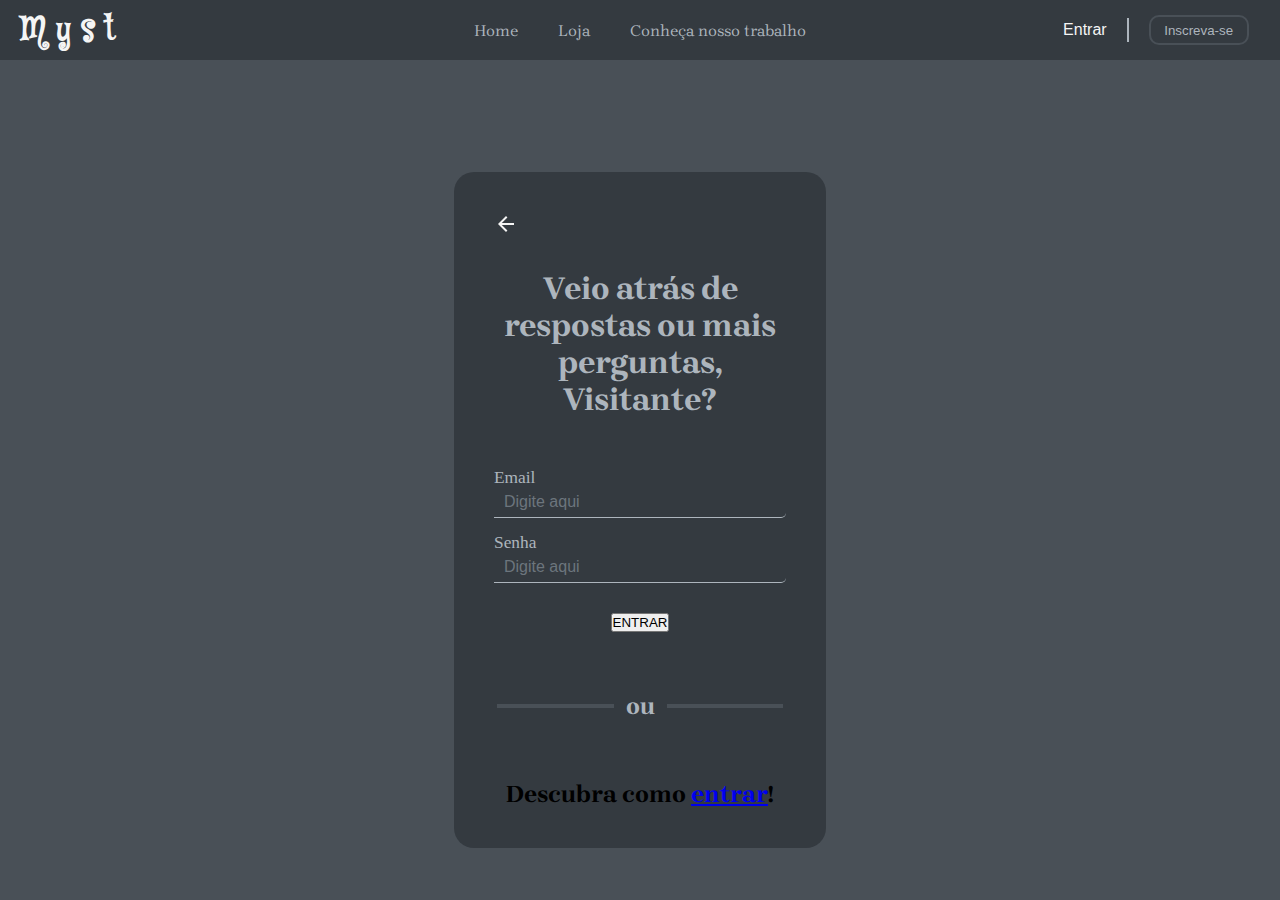
==== pages/entrar.html @ 840e3933 "v2 Página de login" ====
<!DOCTYPE html>

<html lang="pt-br">
    <head>
        <meta charset="UTF-8">
        <meta http-equiv="X-UA-Compatible" content="IE=edge">
        <meta name="viewport" content="width=device-width, initial-scale=1.0">
        <link rel="stylesheet" href="../styles/geral.css">
        <link rel="stylesheet" href="../styles/entrar.css">
        <link rel="shortcut icon" href="../imgs/myst_logo.svg" type="image/x-icon">
        <title>Myst - Entrar</title>
    </head>
    <body>
        <div id="pagina">
                        <header>
                <div id="logo">
                    <h1>M y s t</h1>
                </div>
                <nav>
                    <ul>
                        <li>
                            <a href="">Home</a>
                        </li>
                        <li>
                            <a href="">Loja</a>
                        </li>
                        <li>
                            <a href="">Conheça nosso trabalho</a>
                        </li>
                    </ul>
                </nav>
                <div id="acessoBtn">
                    <a href="pages/entrar.html">
                        <button type="button" id="entrarBtn">Entrar</button>
                    </a>
                    <div class="tracoVert"></div>
                    <a href="pages/inscrever.html">
                        <button type="button" id="inscreverBtn">Inscreva-se</button>
                    </a>
                </div>
            </header>

            <!-- Veio atrás de respostas ou mais perguntas, Visitante? -->
            <main>
                <div id="conteudo">
                    <div id="loginPagina">
                        <form action="" method="post">
                            <div id="voltaBtn">
                                <a href="../index.html">
                                    <button type="button">
                                        <img src="../imgs/seta_voltar.svg" alt="voltar pagina de chegada">
                                    </button>
                                </a>
                            </div>
                            <div class="tituloLogin">
                                <h1>Veio atrás de respostas ou mais perguntas, Visitante?</h1>
                            </div>
                            <div class="inputs">
                                <div class="inputLogin">
                                    <label for="emailLogin">Email</label>
                                    <input required placeholder="Digite aqui" type="email" id="emailLogin">
                                </div>
                                <div class="inputLogin">
                                    <label for="senhaLogin">Senha</label>
                                    <input required placeholder="Digite aqui" type="password" id="senhaLogin">
                                </div>
                            </div>
                            <div id="enviarBtn">
                                <button type="submit">ENTRAR</button>
                            </div>
                        </form>
                    </div>
                    <div id="divisao">
                        <div class="tracoHor"></div>
                        <h2>ou</h2>
                        <div class="tracoHor"></div>
                    </div>
                    <div id="entrar">
                        <h2>
                            Descubra como <a href="pages/entrar.html">entrar</a>!
                        </h2>
                    </div>
                </div>
            </main>
        </div>
    </body>
</html>
---- styles/geral.css ----
@import url('https://fonts.googleapis.com/css2?family=Brygada+1918:ital,wght@0,400;0,500;0,600;0,700;1,400;1,500;1,600;1,700&family=Mystery+Quest&display=swap');

* {
    margin: 0;
    padding: 0;
    box-sizing: border-box;
}

#pagina {
    width: 100vw;
    height: 100vh;
    overflow: hidden;
}

header {
    width: 100%;
    height: 60px;
    display: flex;
    display: flex;
    align-items: center;
    justify-content: space-around;
    color: whitesmoke;
    background-color: #343A40;
}

#logo, #acessoBtn, nav {
    width: 30%;
    height: 100%;
}

#logo h1 {
    font-family: 'Mystery Quest';
    user-select: none;
    line-height: 60px;
}

nav ul{
    width: 100%;
    height: 100%;
    display: flex;
    flex-direction: row;
    justify-content: center;
    align-items: center;
    gap: 40px;
}

nav ul li, nav a{
    list-style: none;
    text-decoration: none;
    color: #ADB5BD;
}

nav a:hover {
    text-decoration: overline;
    color: whitesmoke;
}

#acessoBtn {
    display: flex;
    padding: 0 10px;
    align-items: center;
    justify-content: end;
    gap: 20px;
}

#acessoBtn a{
    height: 100%;
    display: flex;
    justify-content: center;
    align-items: center;
    text-decoration: none;
}

#acessoBtn button {
    width: 100px;
    height: 50%;
    background-color: transparent;
}

#acessoBtn button:hover {
    cursor: pointer;
    color: whitesmoke;
    border-color: whitesmoke;
    text-shadow: 0 0 3px whitesmoke;
}

#inscreverBtn {
    color: #ADB5BD;
    border: 2px solid #495057;
    border-radius: 10px;
}

#inscreverBtn:hover {
    transform: scale(1.1);
}

#entrarBtn {
    border: none;
    font-size: 12pt;
    display: flex;
    align-items: center;
    justify-content: end;
    color: transparent;
}

.tracoVert {
    height: 40%;
    border: 1px solid #ADB5BD;
}

main {
    width: 100%;
    height: 100%;
    padding: 20px;
    display: flex;
    justify-content: center;
    align-items: center;
    background-color: #495057;
}

#conteudo {
    width: 30%;
    padding: 40px;
    border-radius: 20px;
    display: flex;
    flex-direction: column;
    align-items: center;
    justify-content: space-around;
    gap: 60px;
    background-color: #343A40;
}

#divisao {
    width: 100%;
    display: flex;
    justify-content: center;
    align-items: center;
    gap: 12px;
    color: #ADB5BD;
}

.tracoHor {
    width: 40%;
    height: 0;
    border: 2px solid #495057;
}

nav, #acessoBtn, #conteudo h1, #conteudo h3, #conteudo h2 {
    font-family: 'Brygada 1918';
}
---- styles/entrar.css ----
#entrarBtn {
    color: whitesmoke;
}

form, #voltaBtn {
    width: 100%;
}

form {
    display: flex;
    flex-direction: column;
    align-items: center;
    gap: 30px;
}

#voltaBtn a {
    text-decoration: none;
}

#voltaBtn button {
    background-color: transparent;
    border: none;
}

#voltaBtn button:hover {
    cursor: pointer;
    transform: scale(1.5);
    filter: drop-shadow(0 0 2px whitesmoke);
}

.tituloLogin {
    font-family: 'Brygada 1918';
    text-align: center;
    margin-bottom: 20px;
}

.inputs {
    width: 100%;
    display: flex;
    flex-direction: column;
    align-items: center;
    gap: 15px;
}

form label, .tituloLogin {
    color: #ADB5BD;
}

.inputLogin {
    width: 100%;
    display: flex;
    flex-direction: column;
}

.inputLogin label {
    font-size: 13pt;
}

.inputLogin input {
    height: 30px;
    padding-left: 10px;
    border: none;
    border-radius: 0 0 5px 0;
    background-color: none;
    border-bottom: 1px solid #ADB5BD;
    background-color: transparent;
    color: #ADB5BD;
}

.inputLogin input::placeholder {
    font-size: 12pt;
    color: #6C757D;
}

.inputLogin input:focus {
    outline: none;
    color: whitesmoke;
    font-weight: bold;
    caret-color: #ADB5BD;
}

#enviarBtn button {
    
}
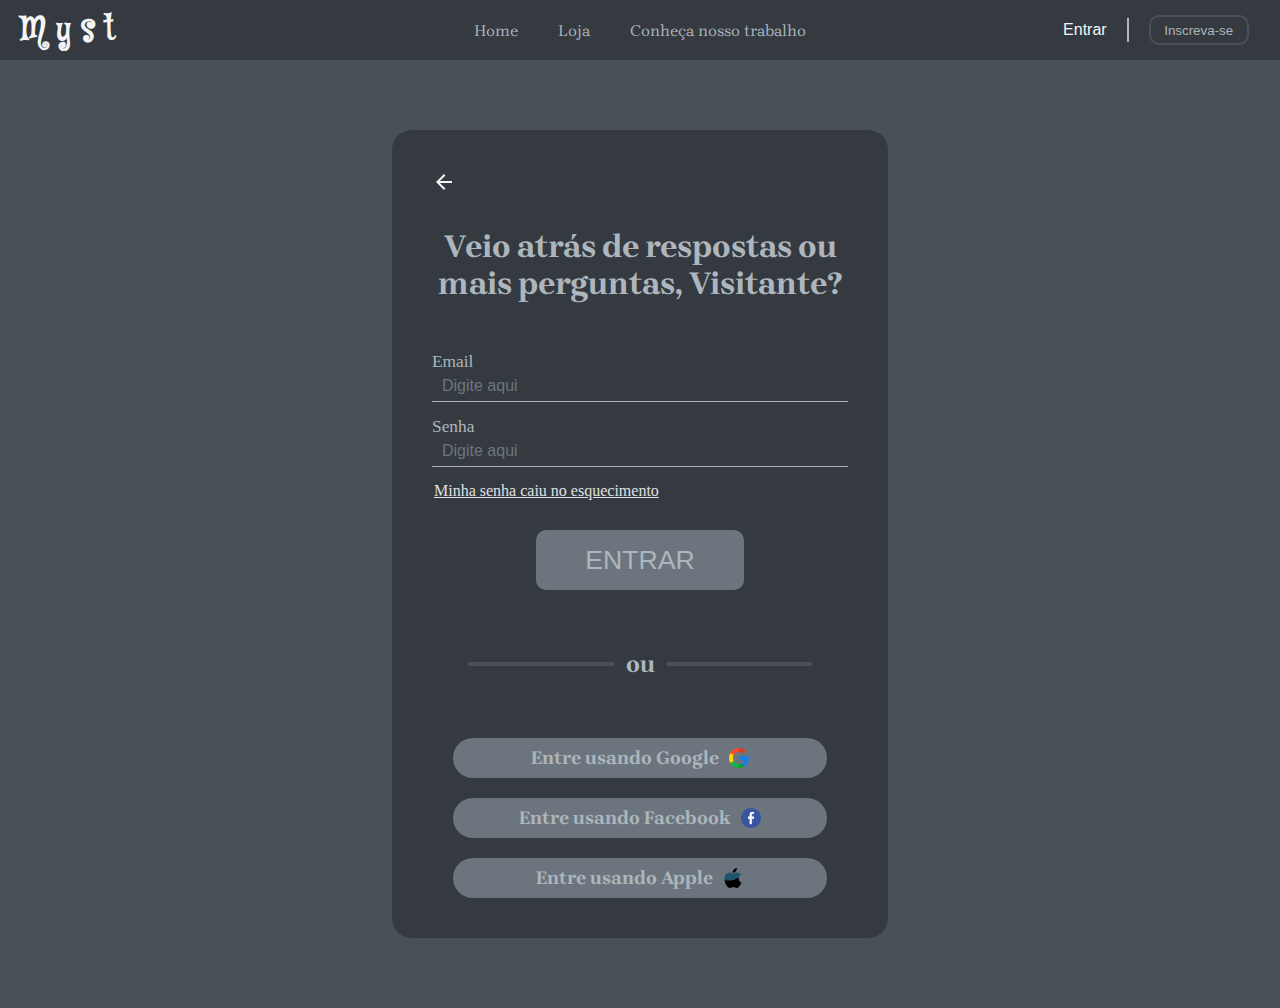
==== commit b40bb9d9: "v4 Tela de Login - Completa" ====
--- a/pages/entrar.html
+++ b/pages/entrar.html
@@ -5,6 +5,7 @@
         <meta charset="UTF-8">
         <meta http-equiv="X-UA-Compatible" content="IE=edge">
         <meta name="viewport" content="width=device-width, initial-scale=1.0">
+        <meta name="viewport" content="height=device-height, initial-scale=1.0">
         <link rel="stylesheet" href="../styles/geral.css">
         <link rel="stylesheet" href="../styles/entrar.css">
         <link rel="shortcut icon" href="../imgs/myst_logo.svg" type="image/x-icon">
@@ -40,7 +41,6 @@
                 </div>
             </header>
 
-            <!-- Veio atrás de respostas ou mais perguntas, Visitante? -->
             <main>
                 <div id="conteudo">
                     <div id="loginPagina">
@@ -63,6 +63,7 @@
                                 <div class="inputLogin">
                                     <label for="senhaLogin">Senha</label>
                                     <input required placeholder="Digite aqui" type="password" id="senhaLogin">
+                                    <a href="../pages/esqueciSenha.html">Minha senha caiu no esquecimento</a>
                                 </div>
                             </div>
                             <div id="enviarBtn">
@@ -75,10 +76,25 @@
                         <h2>ou</h2>
                         <div class="tracoHor"></div>
                     </div>
-                    <div id="entrar">
-                        <h2>
-                            Descubra como <a href="pages/entrar.html">entrar</a>!
-                        </h2>
+                    <div id="entrarOpcoes">
+                        <div class="opcoes">
+                            <a href="#">
+                                <h3>Entre usando Google</h3>
+                                <img src="../imgs/google.png" alt="logo google">
+                            </a>
+                        </div>
+                        <div class="opcoes">
+                            <a href="#">
+                                <h3>Entre usando Facebook</h3>
+                                <img src="../imgs/facebook.png" alt="logo Facebook">
+                            </a>
+                        </div>
+                        <div class="opcoes">
+                            <a href="#">
+                                <h3>Entre usando Apple</h3>
+                                <img src="../imgs/apple.png" alt="logo Apple">
+                            </a>
+                        </div>
                     </div>
                 </div>
             </main>
--- a/styles/geral.css
+++ b/styles/geral.css
@@ -7,9 +7,7 @@
 }
 
 #pagina {
-    width: 100vw;
-    height: 100vh;
-    overflow: hidden;
+    width: 100%;
 }
 
 header {
@@ -119,7 +117,8 @@
 }
 
 #conteudo {
-    width: 30%;
+    width: 40%;
+    margin: 50px 0;
     padding: 40px;
     border-radius: 20px;
     display: flex;
@@ -140,7 +139,7 @@
 }
 
 .tracoHor {
-    width: 40%;
+    width: 35%;
     height: 0;
     border: 2px solid #495057;
 }
--- a/styles/entrar.css
+++ b/styles/entrar.css
@@ -60,7 +60,6 @@
     height: 30px;
     padding-left: 10px;
     border: none;
-    border-radius: 0 0 5px 0;
     background-color: none;
     border-bottom: 1px solid #ADB5BD;
     background-color: transparent;
@@ -79,6 +78,64 @@
     caret-color: #ADB5BD;
 }
 
+.inputLogin a {
+    margin: 15px 0 0 2px;
+    color: #e0e0e0;
+}
+
+#enviarBtn {
+    width: 100%;
+    display: flex;
+    justify-content: center;
+}
+
 #enviarBtn button {
-    
+    width: 50%;
+    height: 60px;
+    font-size: 20pt;
+    border: none;
+    border-radius: 10px;
+    color: #ADB5BD;
+    background-color: #6C757D;
+}
+
+#enviarBtn button:hover {
+    cursor: pointer;
+    color: #343A40;
+    box-shadow: inset 4px 4px 3px rgb(0, 0, 0, .8);
+}
+
+#entrarOpcoes {
+    width: 100%;
+    display: flex;
+    flex-direction: column;
+    justify-content: center;
+    align-items: center;
+    gap: 20px;
+}
+
+.opcoes {
+    width: 90%;
+    height: 40px;
+    border-radius: 20px;
+    background-color: #6C757D;
+}
+
+.opcoes a {
+    width: 100%;
+    height: 100%;
+    display: flex;
+    justify-content: center;
+    align-items: center;
+    gap: 10px;
+    text-decoration: none;
+    color: #ADB5BD;
+}
+
+.opcoes img {
+    height: 50%;
+}
+
+.opcoes a:hover {
+    color: #343A40;
 }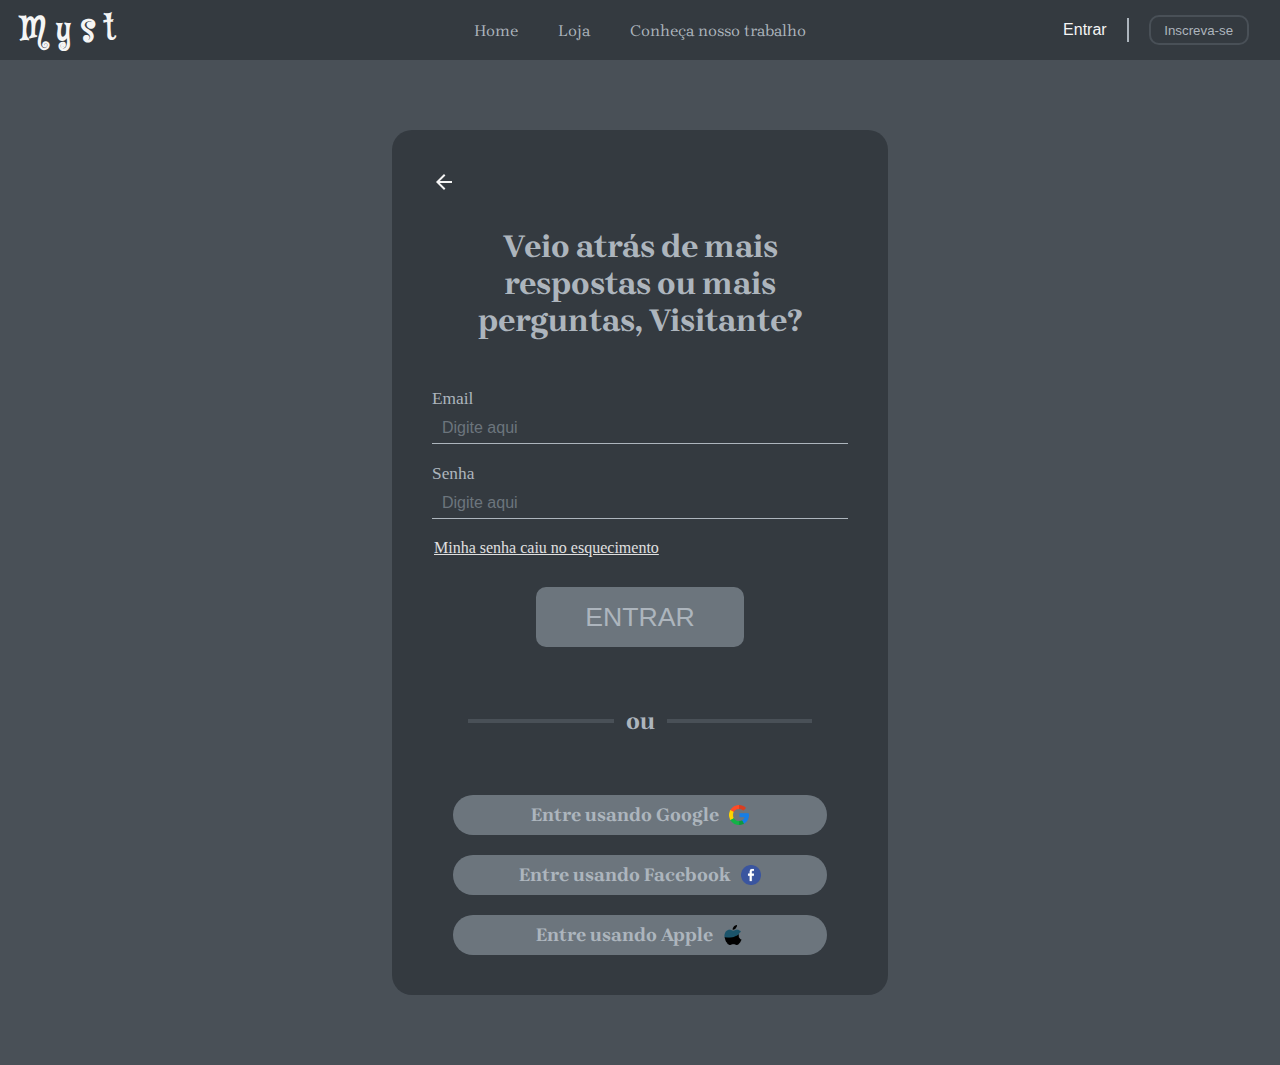
==== commit c2b2d79b: "v5 Tela de Cadastro - Completa" ====
--- a/pages/entrar.html
+++ b/pages/entrar.html
@@ -13,7 +13,7 @@
     </head>
     <body>
         <div id="pagina">
-                        <header>
+            <header>
                 <div id="logo">
                     <h1>M y s t</h1>
                 </div>
@@ -31,11 +31,11 @@
                     </ul>
                 </nav>
                 <div id="acessoBtn">
-                    <a href="pages/entrar.html">
+                    <a href="#">
                         <button type="button" id="entrarBtn">Entrar</button>
                     </a>
                     <div class="tracoVert"></div>
-                    <a href="pages/inscrever.html">
+                    <a href="inscrever.html">
                         <button type="button" id="inscreverBtn">Inscreva-se</button>
                     </a>
                 </div>
@@ -52,18 +52,18 @@
                                     </button>
                                 </a>
                             </div>
-                            <div class="tituloLogin">
-                                <h1>Veio atrás de respostas ou mais perguntas, Visitante?</h1>
+                            <div class="tituloAcesso">
+                                <h1>Veio atrás de mais respostas ou mais perguntas, Visitante?</h1>
                             </div>
                             <div class="inputs">
-                                <div class="inputLogin">
+                                <div class="input">
                                     <label for="emailLogin">Email</label>
                                     <input required placeholder="Digite aqui" type="email" id="emailLogin">
                                 </div>
-                                <div class="inputLogin">
+                                <div class="input">
                                     <label for="senhaLogin">Senha</label>
                                     <input required placeholder="Digite aqui" type="password" id="senhaLogin">
-                                    <a href="../pages/esqueciSenha.html">Minha senha caiu no esquecimento</a>
+                                    <a href="esqueciSenha.html">Minha senha caiu no esquecimento</a>
                                 </div>
                             </div>
                             <div id="enviarBtn">
--- a/styles/entrar.css
+++ b/styles/entrar.css
@@ -28,7 +28,7 @@
     filter: drop-shadow(0 0 2px whitesmoke);
 }
 
-.tituloLogin {
+.tituloAcesso {
     font-family: 'Brygada 1918';
     text-align: center;
     margin-bottom: 20px;
@@ -39,24 +39,25 @@
     display: flex;
     flex-direction: column;
     align-items: center;
-    gap: 15px;
+    gap: 20px;
 }
 
-form label, .tituloLogin {
+form label, .tituloAcesso {
     color: #ADB5BD;
 }
 
-.inputLogin {
+.input {
     width: 100%;
     display: flex;
     flex-direction: column;
+    gap: 5px;
 }
 
-.inputLogin label {
+.input label {
     font-size: 13pt;
 }
 
-.inputLogin input {
+.input input {
     height: 30px;
     padding-left: 10px;
     border: none;
@@ -66,19 +67,20 @@
     color: #ADB5BD;
 }
 
-.inputLogin input::placeholder {
+.input input::placeholder {
     font-size: 12pt;
     color: #6C757D;
 }
 
-.inputLogin input:focus {
+.input input:focus {
     outline: none;
     color: whitesmoke;
     font-weight: bold;
     caret-color: #ADB5BD;
+    border-bottom-color: whitesmoke;
 }
 
-.inputLogin a {
+.input a {
     margin: 15px 0 0 2px;
     color: #e0e0e0;
 }
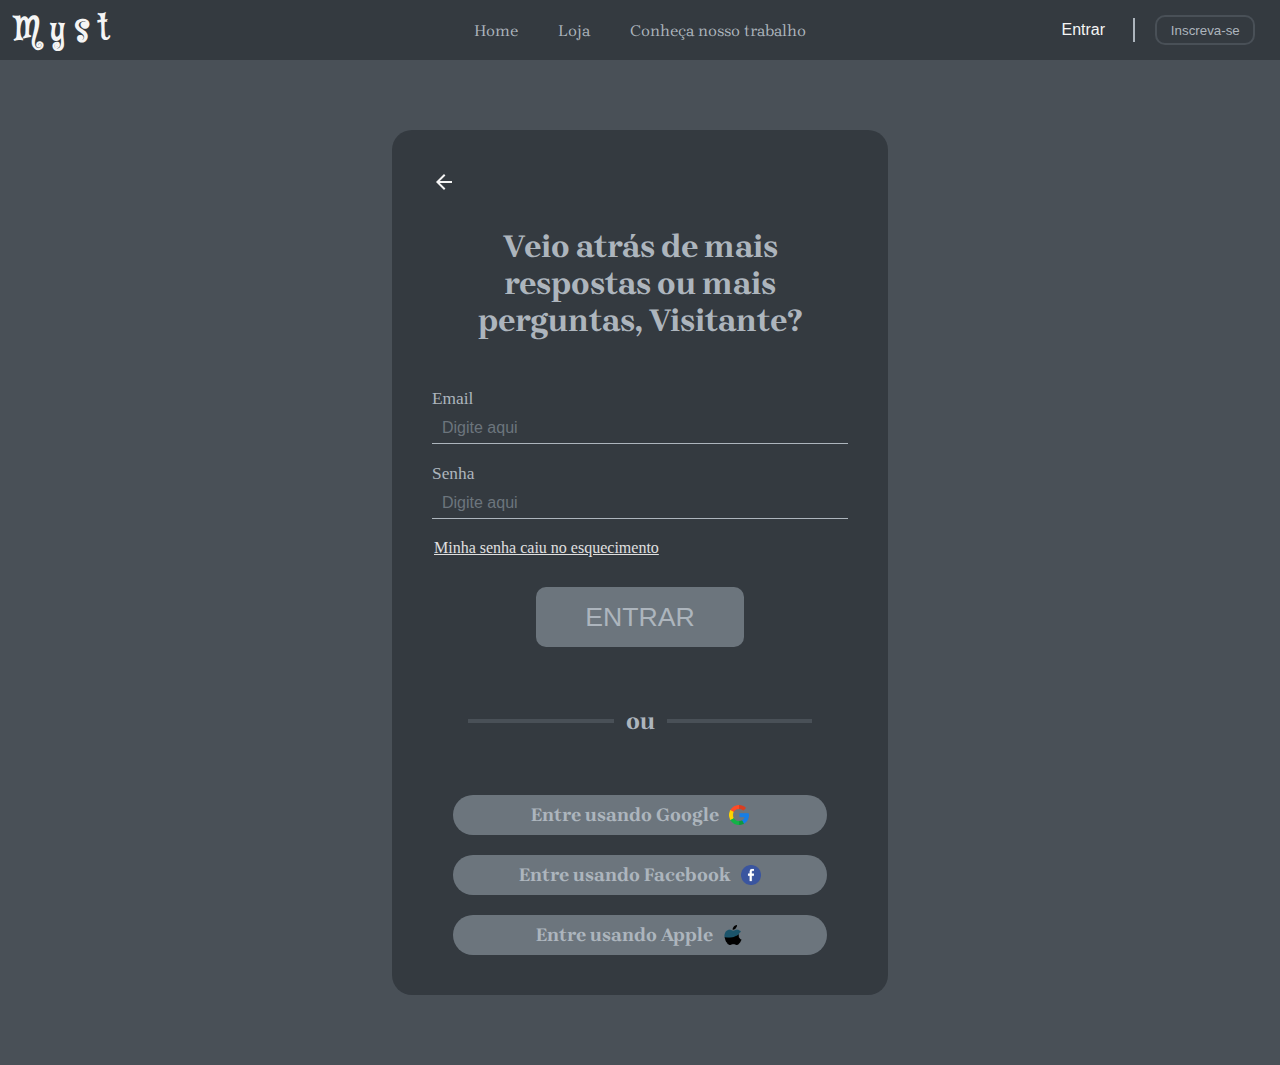
==== commit d237a28e: "v7 Responsivo - Modo Retrato" ====
--- a/pages/entrar.html
+++ b/pages/entrar.html
@@ -8,6 +8,7 @@
         <meta name="viewport" content="height=device-height, initial-scale=1.0">
         <link rel="stylesheet" href="../styles/geral.css">
         <link rel="stylesheet" href="../styles/entrar.css">
+        <link rel="stylesheet" href="../styles/retrato.css" media="screen and (max-width: 906px)">
         <link rel="shortcut icon" href="../imgs/myst_logo.svg" type="image/x-icon">
         <title>Myst - Entrar</title>
     </head>
@@ -17,7 +18,7 @@
                 <div id="logo">
                     <h1>M y s t</h1>
                 </div>
-                <nav>
+                <nav id="opcoesPc">
                     <ul>
                         <li>
                             <a href="">Home</a>
@@ -39,7 +40,24 @@
                         <button type="button" id="inscreverBtn">Inscreva-se</button>
                     </a>
                 </div>
+                <div id="opcoesMobile" onclick="abrirMenu()">
+                    <img src="../imgs/menu_open_FILL0_wght400_GRAD0_opsz24.svg" alt="imagem de menu">
+                </div>
             </header>
+            
+            <nav id="menuMobile">
+                <ul>
+                    <li>
+                        <a href="">Home</a>
+                    </li>
+                    <li>
+                        <a href="">Loja</a>
+                    </li>
+                    <li>
+                        <a href="">Conheça nosso trabalho</a>
+                    </li>
+                </ul>
+            </nav>
 
             <main>
                 <div id="conteudo">
@@ -99,5 +117,16 @@
                 </div>
             </main>
         </div>
+
+        <script>
+            function abrirMenu() {
+                if (menuMobile.style.display == 'none') {
+                    menuMobile.style.display = 'flex'
+                } else {
+                    menuMobile.style.display = 'none'
+                }
+            }
+        </script>
+
     </body>
 </html>--- a/styles/geral.css
+++ b/styles/geral.css
@@ -10,18 +10,21 @@
     width: 100%;
 }
 
-header {
+header, #mobile {
     width: 100%;
-    height: 60px;
     display: flex;
-    display: flex;
-    align-items: center;
-    justify-content: space-around;
     color: whitesmoke;
     background-color: #343A40;
 }
 
-#logo, #acessoBtn, nav {
+header {
+    height: 60px;
+    align-items: center;
+    justify-content: space-around;
+    gap: 20px;
+}
+
+#logo, #acessoBtn, #opcoesPc {
     width: 30%;
     height: 100%;
 }
@@ -32,7 +35,7 @@
     line-height: 60px;
 }
 
-nav ul{
+#opcoesPc ul{
     width: 100%;
     height: 100%;
     display: flex;
@@ -42,13 +45,13 @@
     gap: 40px;
 }
 
-nav ul li, nav a{
+#opcoesPc ul li, #opcoesPc a{
     list-style: none;
     text-decoration: none;
     color: #ADB5BD;
 }
 
-nav a:hover {
+#opcoesPc a:hover {
     text-decoration: overline;
     color: whitesmoke;
 }
@@ -70,7 +73,6 @@
 }
 
 #acessoBtn button {
-    width: 100px;
     height: 50%;
     background-color: transparent;
 }
@@ -83,6 +85,7 @@
 }
 
 #inscreverBtn {
+    width: 100px;
     color: #ADB5BD;
     border: 2px solid #495057;
     border-radius: 10px;
@@ -93,17 +96,26 @@
 }
 
 #entrarBtn {
+    width: 60px;
     border: none;
     font-size: 12pt;
     display: flex;
     align-items: center;
-    justify-content: end;
+    justify-content: center;
     color: transparent;
 }
 
 .tracoVert {
     height: 40%;
     border: 1px solid #ADB5BD;
+}
+
+#opcoesMobile {
+    display: none;
+}
+
+#menuMobile {
+    display: none;
 }
 
 main {
--- a/styles/entrar.css
+++ b/styles/entrar.css
@@ -67,12 +67,12 @@
     color: #ADB5BD;
 }
 
-.input input::placeholder {
+.input input::placeholder, #inputEmail::placeholder {
     font-size: 12pt;
     color: #6C757D;
 }
 
-.input input:focus {
+.input input:focus, #inputEmail:focus {
     outline: none;
     color: whitesmoke;
     font-weight: bold;
@@ -101,7 +101,7 @@
     background-color: #6C757D;
 }
 
-#enviarBtn button:hover {
+#enviarBtn button:hover, .enviar:hover {
     cursor: pointer;
     color: #343A40;
     box-shadow: inset 4px 4px 3px rgb(0, 0, 0, .8);
--- a/styles/retrato.css
+++ b/styles/retrato.css
@@ -0,0 +1,59 @@
+#logo, #acessoBtn, #opcoesMobile {
+    width: 30%;
+    display: flex;
+    justify-content: center;
+}
+
+#entrarBtn {
+    color: whitesmoke;
+}
+
+#opcoesPc {
+    display: none;
+}
+
+#menuMobile {
+    width: 100%;
+    padding: 20px 0;
+    display: none;
+    background-color: #343A40;
+}
+
+#menuMobile ul, #menuMobile ul li {
+    list-style: none;
+    width: 100%;
+    display: flex;
+    flex-direction: column;
+    justify-content: center;
+    align-items: center;
+    gap: 15px;
+}
+
+#menuMobile ul li a {
+    width: 100%;
+    padding: 10px 0;
+    text-align: center;
+    text-decoration: none;
+    border-radius: 10px;
+    color: #ADB5BD;
+    transition: .5s;
+}
+
+#menuMobile ul li a:hover {
+    color: whitesmoke;
+    background-color: #777d83;
+}
+
+#opcoesMobile {
+    height: 100%;
+    width: 20%;
+}
+
+#opcoesMobile:hover {
+    filter: drop-shadow(0 0 3px whitesmoke);
+    cursor: pointer;
+}
+
+#conteudo {
+    width: 80%;
+}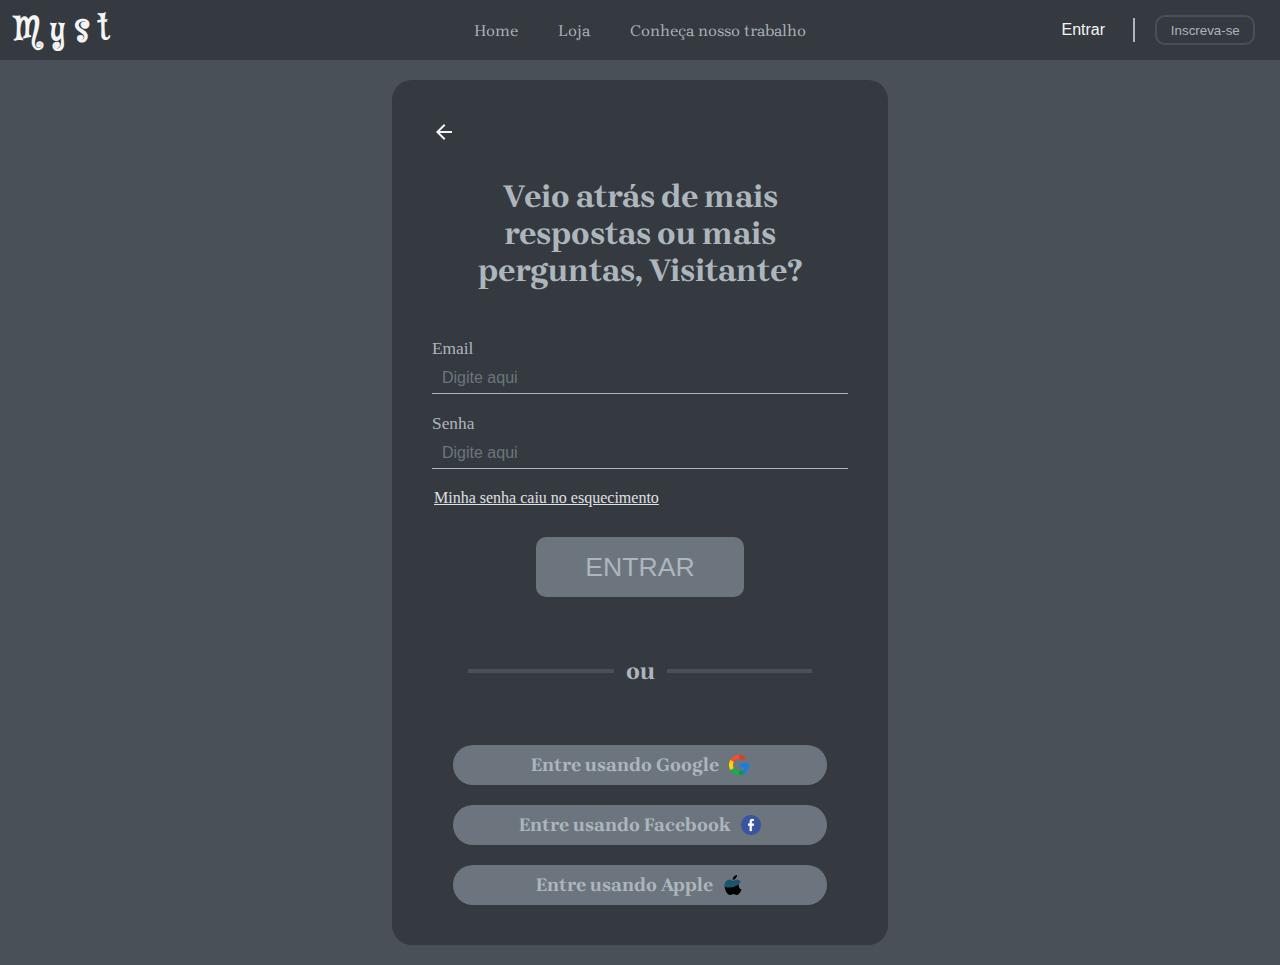
==== commit 99f69210: "v8 Finalização do projeto" ====
--- a/pages/entrar.html
+++ b/pages/entrar.html
@@ -9,6 +9,7 @@
         <link rel="stylesheet" href="../styles/geral.css">
         <link rel="stylesheet" href="../styles/entrar.css">
         <link rel="stylesheet" href="../styles/retrato.css" media="screen and (max-width: 906px)">
+        <link rel="stylesheet" href="../styles/paisagem.css" media="screen and (max-height: 600px)">
         <link rel="shortcut icon" href="../imgs/myst_logo.svg" type="image/x-icon">
         <title>Myst - Entrar</title>
     </head>
--- a/styles/geral.css
+++ b/styles/geral.css
@@ -130,7 +130,6 @@
 
 #conteudo {
     width: 40%;
-    margin: 50px 0;
     padding: 40px;
     border-radius: 20px;
     display: flex;
--- a/styles/retrato.css
+++ b/styles/retrato.css
@@ -55,5 +55,5 @@
 }
 
 #conteudo {
-    width: 80%;
+    width: 90%;
 }--- a/styles/paisagem.css
+++ b/styles/paisagem.css
@@ -0,0 +1,3 @@
+#conteudo {
+    width: 90%;
+}